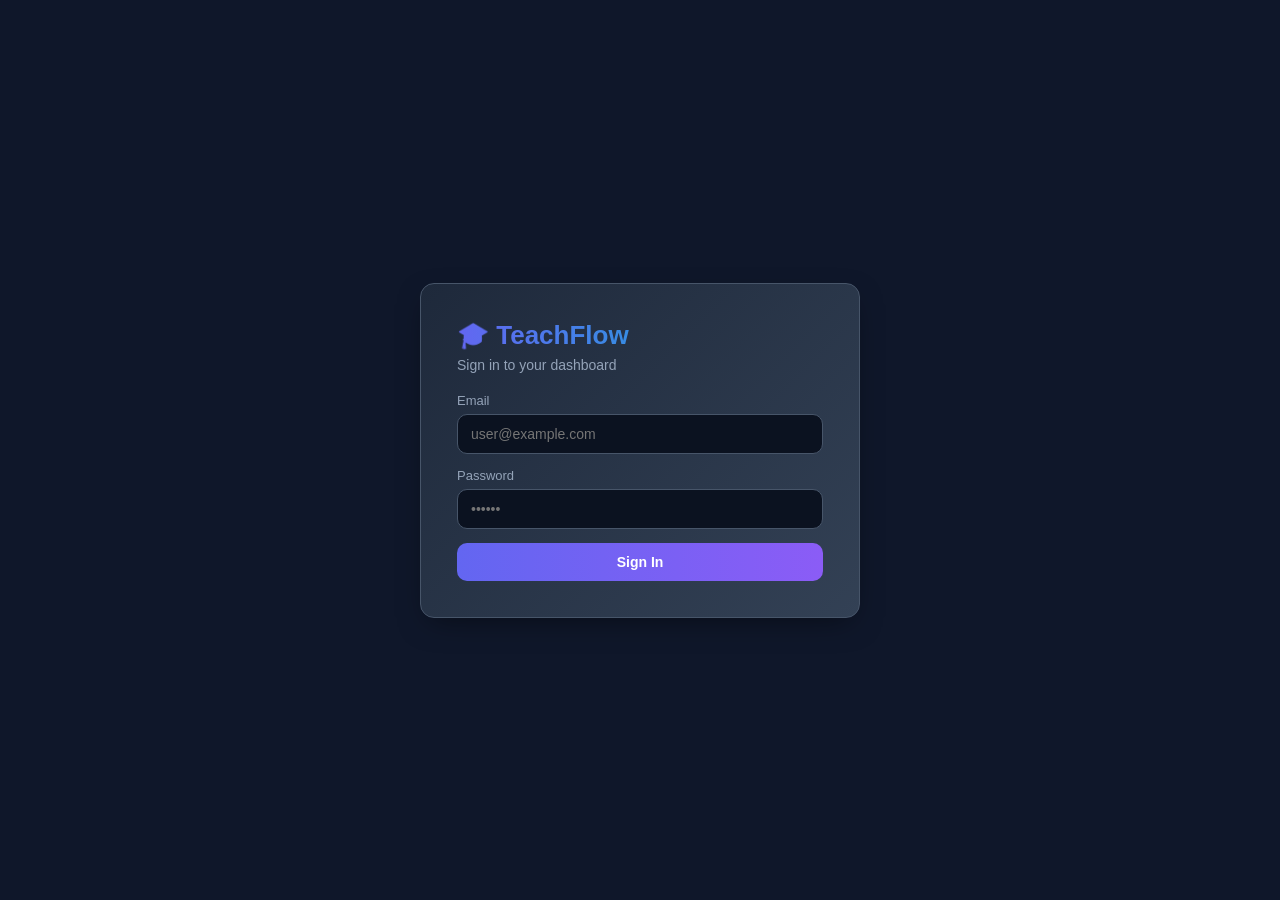
==== Center Education Management/wwwroot/ecmp/dashboards/center-admin.html @ ebe5bcb4 "ahmed" ====
<!DOCTYPE html>
<html lang="en"><head><meta charset="UTF-8"><title>Center Admin · ECMP</title>
<meta name="viewport" content="width=device-width,initial-scale=1">
<link rel="stylesheet" href="../css/style.css"></head>
<body>
<div class="layout">
  <aside class="sidebar">
    <div class="brand"><h2>🛠️ Center Admin</h2><small>Operations</small></div>
    <nav class="nav">
      <a href="#" data-page="overview">📊 <span>Overview</span></a>
      <a href="#" data-page="teachers">👨‍🏫 <span>Teachers</span></a>
      <a href="#" data-page="assistants">🧑‍💼 <span>Assistants</span></a>
      <a href="#" data-page="groups">👥 <span>Groups</span></a>
      <a href="#" data-page="students">🎒 <span>Students</span></a>
      <a href="#" data-page="leads">📋 <span>Student Leads</span></a>
      <a href="#" data-page="sessions">📅 <span>Sessions</span></a>
      <a href="#" data-page="payments">💰 <span>Payments</span></a>
    </nav>
    <button class="logout">🚪 Logout</button>
  </aside>
  <main class="main">
    <div id="topbarSlot"></div>
    <div class="content">
      <section id="page-overview" class="page"><div class="stats" id="stats"></div>
        <div class="card"><h3>Today's Sessions</h3><div id="todaySes"></div></div></section>

      <section id="page-teachers" class="page"><div class="card"><h3>Teachers <button class="btn sm" id="addT" style="float:right">+ Add Teacher</button></h3><div id="tT"></div></div></section>
      <section id="page-assistants" class="page"><div class="card"><h3>Assistants <button class="btn sm" id="addA" style="float:right">+ Add Assistant</button></h3><div id="tA"></div></div></section>
      <section id="page-groups" class="page"><div class="card"><h3>Groups <button class="btn sm" id="addG" style="float:right">+ Create Group</button></h3><div id="tG"></div></div></section>
      <section id="page-students" class="page"><div class="card"><h3>Students <button class="btn sm" id="addS" style="float:right">+ Enroll Student</button></h3><div id="tS"></div></div></section>
      <section id="page-leads" class="page"><div class="card"><h3>Student Leads <button class="btn sm" id="addL" style="float:right">+ Add Lead</button></h3><div id="tL"></div></div></section>
      <section id="page-sessions" class="page"><div class="card"><h3>All Sessions <button class="btn sm" id="addSes" style="float:right">+ Schedule Session</button></h3><div id="tSes"></div></div></section>
      <section id="page-payments" class="page"><div class="card"><h3>Payments <button class="btn sm" id="addPay" style="float:right">+ Record Payment</button></h3><div id="tP"></div></div></section>
    </div>
  </main>
</div>

<script src="../js/app.js"></script>
<script>
const user = Auth.require('center_admin');
document.getElementById('topbarSlot').outerHTML = topbar(user);
const cid = user.centerId;

function table(cols,rows){
  if(!rows.length) return '<p style="color:var(--muted)">No records.</p>';
  return `<table><thead><tr>${cols.map(c=>`<th>${c}</th>`).join('')}</tr></thead><tbody>${rows.map(r=>`<tr>${r.map(c=>`<td>${c}</td>`).join('')}</tr>`).join('')}</tbody></table>`;
}

function render(){
  const d = DB.get();
  const teachers = d.teachers.filter(t=>t.centerId===cid);
  const assistants = d.assistants.filter(a=>a.centerId===cid);
  const groups = d.groups.filter(g=>g.centerId===cid);
  const students = d.students.filter(s=>s.centerId===cid);
  const leads = d.studentLeads.filter(l=>l.centerId===cid);

  document.getElementById('stats').innerHTML = `
    <div class="stat"><div class="lbl">Teachers</div><div class="val">${teachers.length}</div></div>
    <div class="stat"><div class="lbl">Students</div><div class="val">${students.length}</div></div>
    <div class="stat"><div class="lbl">Groups</div><div class="val">${groups.length}</div></div>
    <div class="stat"><div class="lbl">Sessions Today</div><div class="val">${d.sessions.filter(s=>s.date===new Date().toISOString().slice(0,10)).length}</div></div>
    <div class="stat"><div class="lbl">Pending Payments</div><div class="val">${d.payments.filter(p=>p.status==='pending').length}</div></div>
  `;
  document.getElementById('todaySes').innerHTML = table(['Group','Time','Status'], d.sessions.map(s=>{
    const g = d.groups.find(x=>x.id===s.groupId);
    return [g?.name||'—', `${s.date} ${s.startTime}-${s.endTime}`, `<span class="badge ${s.status==='completed'?'green':'amber'}">${s.status}</span>`];
  }));

  document.getElementById('tT').innerHTML = table(['Name','Subject','Email','Phone','Actions'],
    teachers.map(t=>[t.name,t.subject,t.email,t.phone,
      `<button class="btn sm" onclick="editTeacher(${t.id})">Edit</button>
       <button class="btn sm danger" onclick="delT(${t.id})">Delete</button>`]));

  document.getElementById('tA').innerHTML = table(['Name','Email','Phone','Permissions','Actions'],
    assistants.map(a=>[a.name,a.email,a.phone,(a.permissions||[]).join(', ')||'<span style="color:var(--muted)">none</span>',
      `<button class="btn sm" onclick="editPerms(${a.id})">Edit Permissions</button>
       <button class="btn sm danger" onclick="delA(${a.id})">Remove</button>`]));

  document.getElementById('tG').innerHTML = table(['Name','Subject','Teacher','Schedule','Capacity','Actions'],
    groups.map(g=>{ const t = d.teachers.find(x=>x.id===g.teacherId);
      return [g.name,g.subject,t?.name||'—',g.schedule,g.capacity,
        `<button class="btn sm" onclick="viewG(${g.id})">View</button>
         <button class="btn sm danger" onclick="delG(${g.id})">Delete</button>`];
    }));

  document.getElementById('tS').innerHTML = table(['Name','Stage','Subject','Phone','Parent Phone','Groups','Actions'],
    students.map(s=>[s.name,s.stage,s.subject||'—',s.phone,s.parentPhone,(s.groupIds||[]).length,
      `<button class="btn sm" onclick="assignG(${s.id})">Assign Group</button>
       <button class="btn sm danger" onclick="delS(${s.id})">Remove</button>`]));

  document.getElementById('tL').innerHTML = table(['Name','Phone','Stage','Subject','Status','Actions'],
    leads.map(l=>[l.name,l.phone,l.stage,l.subject,`<span class="badge amber">${l.status}</span>`,
      `<button class="btn sm success" onclick="convertLead(${l.id})">Convert</button>
       <button class="btn sm danger" onclick="delL(${l.id})">Delete</button>`]));

  document.getElementById('tSes').innerHTML = table(['Group','Date','Time','Status','Actions'],
    d.sessions.map(s=>{ const g = d.groups.find(x=>x.id===s.groupId);
      return [g?.name||'—',s.date,`${s.startTime}-${s.endTime}`,`<span class="badge ${s.status==='completed'?'green':'amber'}">${s.status}</span>`,
        `<button class="btn sm danger" onclick="delSes(${s.id})">Cancel</button>`];
    }));

  document.getElementById('tP').innerHTML = table(['Student','Type','Amount','Status','Date','Actions'],
    d.payments.map(p=>{ const s = d.students.find(x=>x.id===p.studentId);
      return [s?.name||'—',p.type,'EGP '+p.amount,`<span class="badge ${p.status==='paid'?'green':'amber'}">${p.status}</span>`,p.date,
        p.status==='pending'?`<button class="btn sm success" onclick="markPaid(${p.id})">Mark Paid</button>`:'-'];
    }));
}

document.getElementById('addT').onclick = ()=> UI.modal('Add Teacher',`
  <div class="field"><label>Name</label><input class="input" id="n"></div>
  <div class="field"><label>Subject</label><input class="input" id="s"></div>
  <div class="field"><label>Email</label><input class="input" id="e"></div>
  <div class="field"><label>Phone</label><input class="input" id="p"></div>`, m=>{
  const d = DB.get(); const id = Date.now();
  d.teachers.push({id,name:m.querySelector('#n').value,subject:m.querySelector('#s').value,email:m.querySelector('#e').value,phone:m.querySelector('#p').value,centerId:cid});
  d.users.push({id,role:'teacher',name:m.querySelector('#n').value,email:m.querySelector('#e').value,password:'123',centerId:cid});
  DB.commit(); UI.toast('Teacher added'); render();
});

document.getElementById('addA').onclick = ()=> UI.modal('Add Assistant',`
  <div class="field"><label>Name</label><input class="input" id="n"></div>
  <div class="field"><label>Email</label><input class="input" id="e"></div>
  <div class="field"><label>Phone</label><input class="input" id="p"></div>
  <label style="color:var(--muted);font-size:13px">Permissions:</label>
  <div class="grid-2" style="margin-top:6px">
    <label class="check"><input type="checkbox" id="up"> Upload Content</label>
    <label class="check"><input type="checkbox" id="gr"> Grade Exams</label>
    <label class="check"><input type="checkbox" id="ap"> Approve Attendance</label>
  </div>`, m=>{
  const d = DB.get(); const id = Date.now();
  const perms = [];
  if(m.querySelector('#up').checked) perms.push('upload');
  if(m.querySelector('#gr').checked) perms.push('grade');
  if(m.querySelector('#ap').checked) perms.push('approve');
  d.assistants.push({id,name:m.querySelector('#n').value,email:m.querySelector('#e').value,phone:m.querySelector('#p').value,centerId:cid,permissions:perms});
  d.users.push({id,role:'assistant',name:m.querySelector('#n').value,email:m.querySelector('#e').value,password:'123',centerId:cid});
  DB.commit(); UI.toast('Assistant added'); render();
});

document.getElementById('addG').onclick = ()=>{
  const d = DB.get();
  const tOpt = d.teachers.filter(t=>t.centerId===cid).map(t=>`<option value="${t.id}">${t.name}</option>`).join('');
  const aOpt = '<option value="">— None —</option>'+d.assistants.filter(a=>a.centerId===cid).map(a=>`<option value="${a.id}">${a.name}</option>`).join('');
  UI.modal('Create Group',`
    <div class="field"><label>Group Name</label><input class="input" id="n"></div>
    <div class="field"><label>Subject</label><input class="input" id="s"></div>
    <div class="field"><label>Stage</label><input class="input" id="st"></div>
    <div class="field"><label>Teacher</label><select id="te">${tOpt}</select></div>
    <div class="field"><label>Assistant</label><select id="as">${aOpt}</select></div>
    <div class="field"><label>Classroom</label><input class="input" id="cl"></div>
    <div class="field"><label>Schedule</label><input class="input" id="sc" placeholder="Sun/Tue 4-6 PM"></div>
    <div class="field"><label>Capacity</label><input class="input" id="cap" type="number" value="20"></div>`, m=>{
    d.groups.push({id:Date.now(),name:m.querySelector('#n').value,subject:m.querySelector('#s').value,stage:m.querySelector('#st').value,teacherId:+m.querySelector('#te').value,assistantId:+m.querySelector('#as').value||null,classroom:m.querySelector('#cl').value,schedule:m.querySelector('#sc').value,capacity:+m.querySelector('#cap').value,centerId:cid});
    DB.commit(); UI.toast('Group created'); render();
  });
};

document.getElementById('addS').onclick = ()=>{
  const d0 = DB.get();
  const subjects = [...new Set(d0.teachers.filter(t=>t.centerId===cid).map(t=>t.subject))];
  const subOpt = subjects.map(s=>`<option>${s}</option>`).join('') || '<option>Mathematics</option><option>Physics</option><option>Chemistry</option><option>Biology</option><option>English</option><option>Arabic</option>';
  UI.modal('Enroll Student',`
    <div class="field"><label>Name</label><input class="input" id="n"></div>
    <div class="field"><label>Email</label><input class="input" id="e"></div>
    <div class="field"><label>Phone</label><input class="input" id="p"></div>
    <div class="grid-2">
      <div class="field"><label>Stage</label><input class="input" id="st" placeholder="Secondary 3"></div>
      <div class="field"><label>Subject / Material</label><select id="sub">${subOpt}</select></div>
    </div>
    <div class="field"><label>Parent Phone</label><input class="input" id="pp"></div>`, m=>{
    const d = DB.get(); const id = Date.now();
    d.students.push({id,name:m.querySelector('#n').value,email:m.querySelector('#e').value,phone:m.querySelector('#p').value,stage:m.querySelector('#st').value,subject:m.querySelector('#sub').value,parentPhone:m.querySelector('#pp').value,centerId:cid,groupIds:[]});
    d.users.push({id,role:'student',name:m.querySelector('#n').value,email:m.querySelector('#e').value,password:'123',centerId:cid});
    d.users.push({id:id+1,role:'parent',name:'Parent of '+m.querySelector('#n').value,email:'p'+id+'@parent.com',password:'123',centerId:cid,childId:id});
    DB.commit(); UI.toast('Student enrolled. Parent SMS sent.'); render();
  });
};

document.getElementById('addL').onclick = ()=> UI.modal('Add Student Lead',`
  <div class="field"><label>Name</label><input class="input" id="n"></div>
  <div class="field"><label>Phone</label><input class="input" id="p"></div>
  <div class="field"><label>Stage</label><input class="input" id="st"></div>
  <div class="field"><label>Subject</label><input class="input" id="su"></div>`, m=>{
  const d = DB.get();
  d.studentLeads.push({id:Date.now(),name:m.querySelector('#n').value,phone:m.querySelector('#p').value,stage:m.querySelector('#st').value,subject:m.querySelector('#su').value,status:'new',centerId:cid});
  DB.commit(); UI.toast('Lead added'); render();
});

document.getElementById('addSes').onclick = ()=>{
  const d = DB.get();
  const gOpt = d.groups.filter(g=>g.centerId===cid).map(g=>`<option value="${g.id}">${g.name}</option>`).join('');
  UI.modal('Schedule Session',`
    <div class="field"><label>Group</label><select id="g">${gOpt}</select></div>
    <div class="field"><label>Date</label><input class="input" id="dt" type="date"></div>
    <div class="grid-2"><div class="field"><label>Start</label><input class="input" id="st" type="time"></div>
    <div class="field"><label>End</label><input class="input" id="en" type="time"></div></div>`, m=>{
    d.sessions.push({id:Date.now(),groupId:+m.querySelector('#g').value,date:m.querySelector('#dt').value,startTime:m.querySelector('#st').value,endTime:m.querySelector('#en').value,status:'scheduled'});
    DB.commit(); UI.toast('Session scheduled'); render();
  });
};

document.getElementById('addPay').onclick = ()=>{
  const d = DB.get();
  const sOpt = d.students.filter(s=>s.centerId===cid).map(s=>`<option value="${s.id}">${s.name}</option>`).join('');
  UI.modal('Record Payment',`
    <div class="field"><label>Student</label><select id="s">${sOpt}</select></div>
    <div class="field"><label>Type</label><input class="input" id="t" value="Monthly Fee"></div>
    <div class="field"><label>Amount</label><input class="input" id="a" type="number" value="500"></div>`, m=>{
    d.payments.push({id:Date.now(),studentId:+m.querySelector('#s').value,type:m.querySelector('#t').value,amount:+m.querySelector('#a').value,status:'paid',date:new Date().toISOString().slice(0,10)});
    DB.commit(); UI.toast('Payment recorded'); render();
  });
};

window.editTeacher = (id)=>{ const t = DB.get().teachers.find(x=>x.id===id); UI.modal('Edit Teacher',`<div class="field"><label>Subject</label><input class="input" id="s" value="${t.subject}"></div>`, m=>{ t.subject = m.querySelector('#s').value; DB.commit(); UI.toast('Updated'); render(); }); };
window.delT = id=> UI.confirm('Delete?', ()=>{ const d = DB.get(); d.teachers = d.teachers.filter(x=>x.id!==id); DB.commit(); render(); });
window.delA = id=> UI.confirm('Remove?', ()=>{ const d = DB.get(); d.assistants = d.assistants.filter(x=>x.id!==id); DB.commit(); render(); });
window.editPerms = (id)=>{
  const d = DB.get(); const a = d.assistants.find(x=>x.id===id);
  const has = a.permissions || [];
  UI.modal('Edit Permissions for '+a.name, `
    <div class="grid-2" style="margin-top:6px">
      <label class="check"><input type="checkbox" id="up" ${has.includes('upload')?'checked':''}> Upload Content</label>
      <label class="check"><input type="checkbox" id="gr" ${has.includes('grade')?'checked':''}> Grade Exams</label>
      <label class="check"><input type="checkbox" id="ap" ${has.includes('approve')?'checked':''}> Approve Attendance / Generate QR</label>
    </div>`, m=>{
    const perms = [];
    if(m.querySelector('#up').checked) perms.push('upload');
    if(m.querySelector('#gr').checked) perms.push('grade');
    if(m.querySelector('#ap').checked) perms.push('approve');
    a.permissions = perms; DB.commit(); UI.toast('Permissions updated'); render();
  });
};
window.delG = id=> UI.confirm('Delete group?', ()=>{ const d = DB.get(); d.groups = d.groups.filter(x=>x.id!==id); DB.commit(); render(); });
window.delS = id=> UI.confirm('Remove student?', ()=>{ const d = DB.get(); d.students = d.students.filter(x=>x.id!==id); DB.commit(); render(); });
window.delL = id=> UI.confirm('Delete lead?', ()=>{ const d = DB.get(); d.studentLeads = d.studentLeads.filter(x=>x.id!==id); DB.commit(); render(); });
window.delSes = id=> UI.confirm('Cancel session?', ()=>{ const d = DB.get(); d.sessions = d.sessions.filter(x=>x.id!==id); DB.commit(); render(); });
window.viewG = (id)=>{ const g = DB.get().groups.find(x=>x.id===id); UI.modal(g.name, `<p><b>Subject:</b> ${g.subject}</p><p><b>Schedule:</b> ${g.schedule}</p><p><b>Classroom:</b> ${g.classroom}</p><p><b>Capacity:</b> ${g.capacity}</p>`); };
window.assignG = (id)=>{
  const d = DB.get(); const s = d.students.find(x=>x.id===id);
  const opts = d.groups.filter(g=>g.centerId===cid).map(g=>`<label class="check"><input type="checkbox" value="${g.id}" ${s.groupIds.includes(g.id)?'checked':''}> ${g.name}</label>`).join('');
  UI.modal('Assign Groups for '+s.name, `<div style="display:flex;flex-direction:column;gap:6px">${opts}</div>`, m=>{
    s.groupIds = [...m.querySelectorAll('input:checked')].map(i=>+i.value); DB.commit(); UI.toast('Groups updated'); render();
  });
};
window.convertLead = (id)=>{
  const d = DB.get(); const l = d.studentLeads.find(x=>x.id===id);
  const sid = Date.now();
  d.students.push({id:sid,name:l.name,email:l.name.replace(/\s/g,'').toLowerCase()+'@stu.com',phone:l.phone,stage:l.stage,parentPhone:'',centerId:cid,groupIds:[]});
  d.studentLeads = d.studentLeads.filter(x=>x.id!==id);
  DB.commit(); UI.toast('Converted to student'); render();
};
window.markPaid = (id)=>{ const d = DB.get(); const p = d.payments.find(x=>x.id===id); p.status='paid'; DB.commit(); UI.toast('Marked paid'); render(); };

setupNav();
render();
</script>
</body></html>
---- Center Education Management/wwwroot/ecmp/css/style.css ----
:root{
  --bg:#0f172a; --panel:#1e293b; --panel2:#334155; --line:#475569;
  --text:#f1f5f9; --muted:#94a3b8;
  --primary:#6366f1; --primary-2:#8b5cf6; --accent:#06b6d4;
  --success:#10b981; --warn:#f59e0b; --danger:#ef4444;
  --radius:14px; --shadow:0 10px 30px -10px rgba(0,0,0,.5);
}
*{box-sizing:border-box}
html,body{margin:0;padding:0;background:var(--bg);color:var(--text);font-family:'Segoe UI',Tahoma,sans-serif;min-height:100vh}
a{color:var(--accent);text-decoration:none}
button{font-family:inherit;cursor:pointer;border:0}
.container{max-width:1280px;margin:0 auto;padding:24px}
.row{display:flex;gap:16px;flex-wrap:wrap}
.center{display:flex;align-items:center;justify-content:center;min-height:100vh;padding:24px}

/* AUTH */
.auth-card{background:linear-gradient(135deg,var(--panel),var(--panel2));border-radius:var(--radius);padding:36px;width:100%;max-width:440px;box-shadow:var(--shadow);border:1px solid var(--line)}
.auth-card h1{margin:0 0 6px;font-size:26px;background:linear-gradient(90deg,var(--primary),var(--accent));-webkit-background-clip:text;background-clip:text;color:transparent}
.auth-card p.sub{color:var(--muted);margin:0 0 20px;font-size:14px}
.field{margin-bottom:14px}
.field label{display:block;font-size:13px;color:var(--muted);margin-bottom:6px}
.input,select,textarea{width:100%;padding:11px 13px;border-radius:10px;background:#0b1220;border:1px solid var(--line);color:var(--text);font-size:14px;outline:none;transition:.2s}
.input:focus,select:focus,textarea:focus{border-color:var(--primary);box-shadow:0 0 0 3px rgba(99,102,241,.25)}
.btn{padding:11px 18px;border-radius:10px;background:linear-gradient(90deg,var(--primary),var(--primary-2));color:#fff;font-weight:600;font-size:14px;transition:.2s;display:inline-flex;align-items:center;gap:6px}
.btn:hover{transform:translateY(-1px);box-shadow:0 8px 20px -8px var(--primary)}
.btn.full{width:100%;justify-content:center}
.btn.ghost{background:transparent;border:1px solid var(--line);color:var(--text)}
.btn.success{background:var(--success)}
.btn.warn{background:var(--warn)}
.btn.danger{background:var(--danger)}
.btn.sm{padding:6px 10px;font-size:12px}

/* DASHBOARD LAYOUT */
.layout{display:flex;min-height:100vh}
.sidebar{width:260px;background:var(--panel);border-right:1px solid var(--line);padding:20px 0;display:flex;flex-direction:column}
.brand{padding:0 20px 20px;border-bottom:1px solid var(--line);margin-bottom:14px}
.brand h2{margin:0;font-size:18px;background:linear-gradient(90deg,var(--primary),var(--accent));-webkit-background-clip:text;background-clip:text;color:transparent}
.brand small{color:var(--muted);font-size:12px}
.nav{display:flex;flex-direction:column;gap:2px;padding:0 10px;flex:1}
.nav a{padding:10px 14px;border-radius:8px;color:var(--text);font-size:14px;display:flex;align-items:center;gap:10px;transition:.15s}
.nav a:hover{background:var(--panel2)}
.nav a.active{background:linear-gradient(90deg,rgba(99,102,241,.3),rgba(139,92,246,.15));color:#fff}
.sidebar .logout{margin:10px;padding:10px;border-radius:8px;background:#0b1220;color:var(--danger);text-align:center;border:1px solid var(--line)}
.main{flex:1;display:flex;flex-direction:column;background:var(--bg);overflow:hidden}
.topbar{padding:16px 28px;border-bottom:1px solid var(--line);display:flex;justify-content:space-between;align-items:center;background:var(--panel)}
.topbar h1{margin:0;font-size:20px}
.user-chip{display:flex;align-items:center;gap:10px;color:var(--muted);font-size:13px}
.avatar{width:36px;height:36px;border-radius:50%;background:linear-gradient(135deg,var(--primary),var(--accent));display:flex;align-items:center;justify-content:center;font-weight:700;color:#fff}
.content{flex:1;padding:24px 28px;overflow:auto}
.page{display:none}
.page.active{display:block;animation:fade .2s}
@keyframes fade{from{opacity:0;transform:translateY(4px)}to{opacity:1}}

/* CARDS */
.card{background:var(--panel);border:1px solid var(--line);border-radius:var(--radius);padding:20px;margin-bottom:16px}
.card h3{margin:0 0 14px;font-size:16px}
.stats{display:grid;grid-template-columns:repeat(auto-fit,minmax(190px,1fr));gap:14px;margin-bottom:18px}
.stat{background:linear-gradient(135deg,var(--panel),var(--panel2));border:1px solid var(--line);border-radius:var(--radius);padding:18px}
.stat .lbl{color:var(--muted);font-size:13px}
.stat .val{font-size:26px;font-weight:700;margin-top:4px;background:linear-gradient(90deg,var(--primary),var(--accent));-webkit-background-clip:text;background-clip:text;color:transparent}
.stat .delta{font-size:12px;color:var(--success);margin-top:4px}

/* TABLE */
table{width:100%;border-collapse:collapse;font-size:14px}
th,td{padding:12px;text-align:start;border-bottom:1px solid var(--line)}
th{color:var(--muted);font-weight:600;font-size:12px;text-transform:uppercase;letter-spacing:.5px}
tbody tr:hover{background:rgba(99,102,241,.06)}
.badge{padding:4px 10px;border-radius:20px;font-size:11px;font-weight:600;display:inline-block}
.badge.green{background:rgba(16,185,129,.15);color:var(--success)}
.badge.amber{background:rgba(245,158,11,.15);color:var(--warn)}
.badge.red{background:rgba(239,68,68,.15);color:var(--danger)}
.badge.blue{background:rgba(99,102,241,.15);color:var(--primary)}

/* FORM GRID */
.grid-2{display:grid;grid-template-columns:1fr 1fr;gap:14px}
.grid-3{display:grid;grid-template-columns:repeat(3,1fr);gap:14px}
@media(max-width:720px){.grid-2,.grid-3{grid-template-columns:1fr}.sidebar{width:80px}.sidebar .nav a span{display:none}.brand h2,.brand small{display:none}}

/* MODAL */
.modal-bg{position:fixed;inset:0;background:rgba(0,0,0,.7);display:none;align-items:center;justify-content:center;z-index:50;padding:20px}
.modal-bg.show{display:flex}
.modal{background:var(--panel);border:1px solid var(--line);border-radius:var(--radius);padding:24px;max-width:520px;width:100%;max-height:90vh;overflow:auto}
.modal h3{margin-top:0}
.modal .close{float:right;background:transparent;color:var(--muted);font-size:20px}

/* TOAST */
.toast{position:fixed;bottom:24px;right:24px;background:var(--panel);border:1px solid var(--success);color:var(--text);padding:14px 20px;border-radius:10px;box-shadow:var(--shadow);z-index:100;display:none;animation:slideIn .3s}
.toast.show{display:block}
.toast.error{border-color:var(--danger)}
@keyframes slideIn{from{transform:translateX(100%);opacity:0}to{transform:translateX(0);opacity:1}}

/* LANDING ROLES */
.roles{display:grid;grid-template-columns:repeat(auto-fit,minmax(160px,1fr));gap:10px;margin-top:14px}
.role-btn{padding:14px;border-radius:10px;background:#0b1220;border:1px solid var(--line);color:var(--text);font-size:13px;text-align:center;cursor:pointer;transition:.15s}
.role-btn:hover{border-color:var(--primary);transform:translateY(-2px)}
.role-btn .ic{font-size:24px;display:block;margin-bottom:6px}

/* QR */
.qr-box{background:#fff;padding:20px;border-radius:12px;display:inline-block}
.qr-box svg{display:block}

/* CHECKBOX */
.check{display:flex;align-items:center;gap:8px;padding:8px;background:#0b1220;border-radius:8px;font-size:13px}
.check input{accent-color:var(--primary)}

/* CONTENT LIBRARY */
.content-grid{display:grid;grid-template-columns:repeat(auto-fill,minmax(250px,1fr));gap:14px}
.content-card{background:#0b1220;border:1px solid var(--line);border-radius:12px;padding:16px;display:flex;flex-direction:column;gap:10px;transition:.15s}
.content-card:hover{border-color:var(--primary);transform:translateY(-2px);box-shadow:0 8px 20px -10px rgba(0,0,0,.5)}
.cc-icon{font-size:28px;line-height:1}
.cc-body h4{margin:0 0 4px;font-size:15px}
.cc-desc{margin:0;color:var(--muted);font-size:12.5px;line-height:1.4;display:-webkit-box;-webkit-line-clamp:2;-webkit-box-orient:vertical;overflow:hidden}
.cc-meta{display:flex;align-items:center;justify-content:space-between;gap:8px;font-size:11.5px;color:var(--muted);margin-top:2px;flex-wrap:wrap}
.cc-actions{display:flex;gap:8px;margin-top:auto}
.cc-actions .btn{flex:1;justify-content:center}
.cc-actions .btn.ghost{flex:0 0 auto;padding:8px 12px}

/* FILE DROPZONE (upload from device) */
.dropzone{border:2px dashed var(--line);border-radius:12px;padding:22px 14px;text-align:center;cursor:pointer;transition:.15s;background:#0b1220}
.dropzone:hover,.dropzone.drag{border-color:var(--primary);background:rgba(99,102,241,.08)}
.dropzone .dz-icon{font-size:26px;display:block;margin-bottom:6px}
.dropzone p{margin:0 0 4px;font-size:13px}
.dropzone small{color:var(--muted);font-size:11px}

/* PRICING */
.plans{display:grid;grid-template-columns:repeat(auto-fit,minmax(220px,1fr));gap:16px}
.plan{background:linear-gradient(135deg,var(--panel),var(--panel2));border:1px solid var(--line);border-radius:var(--radius);padding:24px;text-align:center}
.plan.popular{border-color:var(--primary);position:relative}
.plan.popular::before{content:'POPULAR';position:absolute;top:-10px;right:14px;background:var(--primary);color:#fff;padding:3px 10px;border-radius:10px;font-size:10px;font-weight:700}
.plan h4{margin:0;font-size:20px}
.plan .price{font-size:34px;font-weight:700;margin:10px 0;background:linear-gradient(90deg,var(--primary),var(--accent));-webkit-background-clip:text;background-clip:text;color:transparent}
.plan ul{list-style:none;padding:0;margin:14px 0;text-align:start;color:var(--muted);font-size:13px}
.plan li{padding:6px 0;border-bottom:1px solid var(--line)}
.plan li::before{content:'✓ ';color:var(--success);font-weight:700}
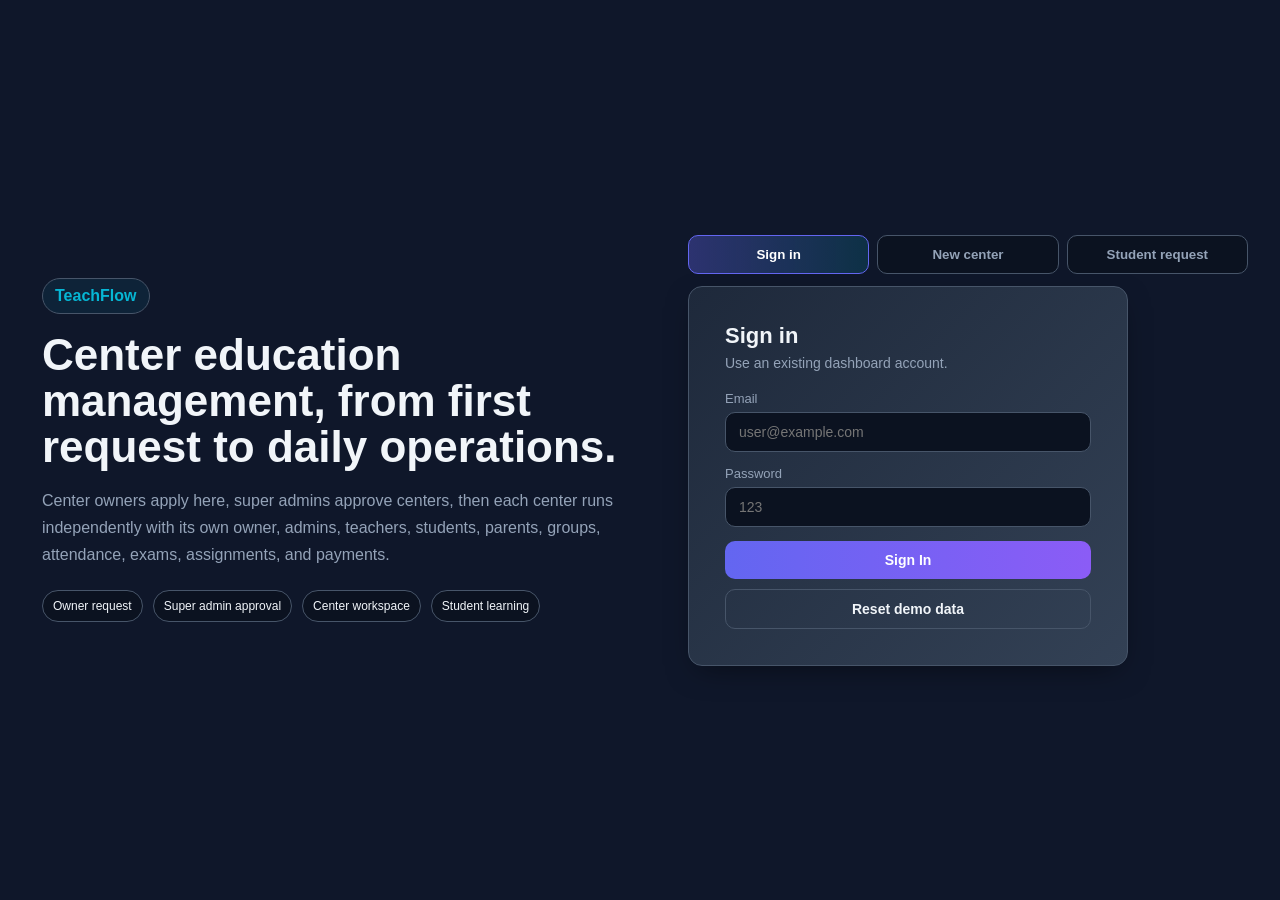
==== commit f3eb9364: "ahmed" ====
--- a/Center Education Management/wwwroot/ecmp/dashboards/center-admin.html
+++ b/Center Education Management/wwwroot/ecmp/dashboards/center-admin.html
@@ -53,15 +53,19 @@
   const groups = d.groups.filter(g=>g.centerId===cid);
   const students = d.students.filter(s=>s.centerId===cid);
   const leads = d.studentLeads.filter(l=>l.centerId===cid);
+  const groupIds = groups.map(g=>g.id);
+  const studentIds = students.map(s=>s.id);
+  const centerSessions = d.sessions.filter(s=>groupIds.includes(s.groupId));
+  const centerPayments = d.payments.filter(p=>studentIds.includes(p.studentId));
 
   document.getElementById('stats').innerHTML = `
     <div class="stat"><div class="lbl">Teachers</div><div class="val">${teachers.length}</div></div>
     <div class="stat"><div class="lbl">Students</div><div class="val">${students.length}</div></div>
     <div class="stat"><div class="lbl">Groups</div><div class="val">${groups.length}</div></div>
-    <div class="stat"><div class="lbl">Sessions Today</div><div class="val">${d.sessions.filter(s=>s.date===new Date().toISOString().slice(0,10)).length}</div></div>
-    <div class="stat"><div class="lbl">Pending Payments</div><div class="val">${d.payments.filter(p=>p.status==='pending').length}</div></div>
+    <div class="stat"><div class="lbl">Sessions Today</div><div class="val">${centerSessions.filter(s=>s.date===new Date().toISOString().slice(0,10)).length}</div></div>
+    <div class="stat"><div class="lbl">Pending Payments</div><div class="val">${centerPayments.filter(p=>p.status==='pending').length}</div></div>
   `;
-  document.getElementById('todaySes').innerHTML = table(['Group','Time','Status'], d.sessions.map(s=>{
+  document.getElementById('todaySes').innerHTML = table(['Group','Time','Status'], centerSessions.map(s=>{
     const g = d.groups.find(x=>x.id===s.groupId);
     return [g?.name||'—', `${s.date} ${s.startTime}-${s.endTime}`, `<span class="badge ${s.status==='completed'?'green':'amber'}">${s.status}</span>`];
   }));
@@ -94,13 +98,13 @@
        <button class="btn sm danger" onclick="delL(${l.id})">Delete</button>`]));
 
   document.getElementById('tSes').innerHTML = table(['Group','Date','Time','Status','Actions'],
-    d.sessions.map(s=>{ const g = d.groups.find(x=>x.id===s.groupId);
+    centerSessions.map(s=>{ const g = d.groups.find(x=>x.id===s.groupId);
       return [g?.name||'—',s.date,`${s.startTime}-${s.endTime}`,`<span class="badge ${s.status==='completed'?'green':'amber'}">${s.status}</span>`,
         `<button class="btn sm danger" onclick="delSes(${s.id})">Cancel</button>`];
     }));
 
   document.getElementById('tP').innerHTML = table(['Student','Type','Amount','Status','Date','Actions'],
-    d.payments.map(p=>{ const s = d.students.find(x=>x.id===p.studentId);
+    centerPayments.map(p=>{ const s = d.students.find(x=>x.id===p.studentId);
       return [s?.name||'—',p.type,'EGP '+p.amount,`<span class="badge ${p.status==='paid'?'green':'amber'}">${p.status}</span>`,p.date,
         p.status==='pending'?`<button class="btn sm success" onclick="markPaid(${p.id})">Mark Paid</button>`:'-'];
     }));
@@ -245,9 +249,12 @@
 window.convertLead = (id)=>{
   const d = DB.get(); const l = d.studentLeads.find(x=>x.id===id);
   const sid = Date.now();
-  d.students.push({id:sid,name:l.name,email:l.name.replace(/\s/g,'').toLowerCase()+'@stu.com',phone:l.phone,stage:l.stage,parentPhone:'',centerId:cid,groupIds:[]});
+  const studentEmail = l.email || (l.name.replace(/\s/g,'').toLowerCase()+'@stu.com');
+  d.students.push({id:sid,name:l.name,email:studentEmail,phone:l.phone,stage:l.stage,subject:l.subject,parentPhone:l.parentPhone||'',centerId:cid,groupIds:[]});
+  d.users.push({id:sid,role:'student',name:l.name,email:studentEmail,password:'123',centerId:cid});
+  d.users.push({id:sid+1,role:'parent',name:'Parent of '+l.name,email:'parent'+sid+'@parent.com',password:'123',centerId:cid,childId:sid});
   d.studentLeads = d.studentLeads.filter(x=>x.id!==id);
-  DB.commit(); UI.toast('Converted to student'); render();
+  DB.commit(); UI.toast(`Converted. Student login: ${studentEmail} / 123`); render();
 };
 window.markPaid = (id)=>{ const d = DB.get(); const p = d.payments.find(x=>x.id===id); p.status='paid'; DB.commit(); UI.toast('Marked paid'); render(); };
 
--- a/Center Education Management/wwwroot/ecmp/css/style.css
+++ b/Center Education Management/wwwroot/ecmp/css/style.css
@@ -12,6 +12,21 @@
 .container{max-width:1280px;margin:0 auto;padding:24px}
 .row{display:flex;gap:16px;flex-wrap:wrap}
 .center{display:flex;align-items:center;justify-content:center;min-height:100vh;padding:24px}
+.auth-shell{min-height:100vh;display:grid;grid-template-columns:minmax(320px,1fr) minmax(360px,560px);gap:28px;align-items:center;padding:32px;max-width:1280px;margin:0 auto}
+.auth-hero{padding:20px 10px}
+.brand-mark{display:inline-flex;padding:8px 12px;border:1px solid var(--line);border-radius:999px;color:var(--accent);font-weight:700;margin-bottom:18px;background:rgba(6,182,212,.08)}
+.auth-hero h1{font-size:44px;line-height:1.05;margin:0 0 16px;max-width:740px}
+.auth-hero p{color:var(--muted);font-size:16px;line-height:1.7;max-width:680px;margin:0}
+.auth-flow{display:flex;gap:10px;flex-wrap:wrap;margin-top:22px}
+.auth-flow span{padding:8px 10px;border:1px solid var(--line);border-radius:999px;background:#0b1220;color:var(--text);font-size:12px}
+.auth-panel{width:100%}
+.auth-tabs{display:grid;grid-template-columns:repeat(3,1fr);gap:8px;margin-bottom:12px}
+.auth-tab{padding:11px 10px;border-radius:10px;background:#0b1220;border:1px solid var(--line);color:var(--muted);font-weight:700}
+.auth-tab.active{background:linear-gradient(90deg,rgba(99,102,241,.35),rgba(6,182,212,.16));color:#fff;border-color:var(--primary)}
+.pane{display:none;max-width:none}
+.pane.active{display:block}
+.auth-card h2{margin:0 0 6px;font-size:22px}
+@media(max-width:900px){.auth-shell{grid-template-columns:1fr;padding:20px}.auth-hero h1{font-size:34px}}
 
 /* AUTH */
 .auth-card{background:linear-gradient(135deg,var(--panel),var(--panel2));border-radius:var(--radius);padding:36px;width:100%;max-width:440px;box-shadow:var(--shadow);border:1px solid var(--line)}
